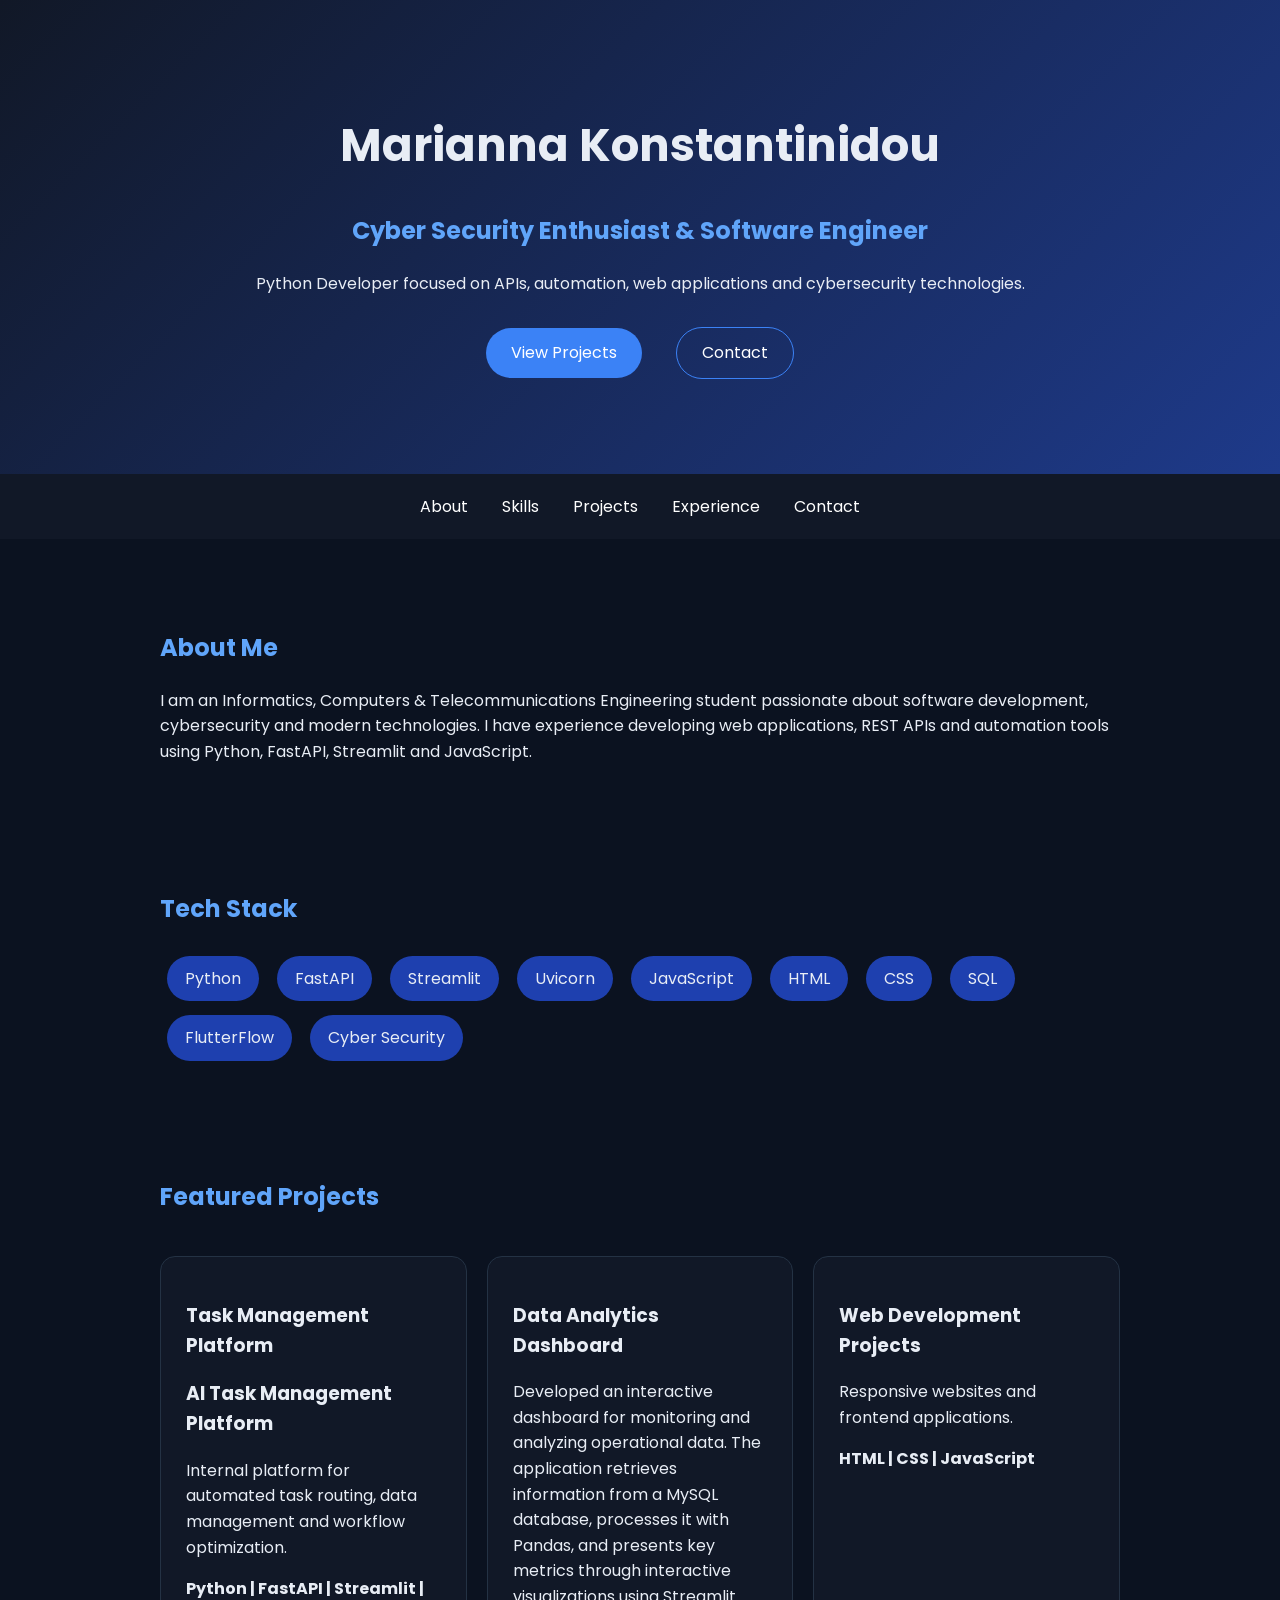
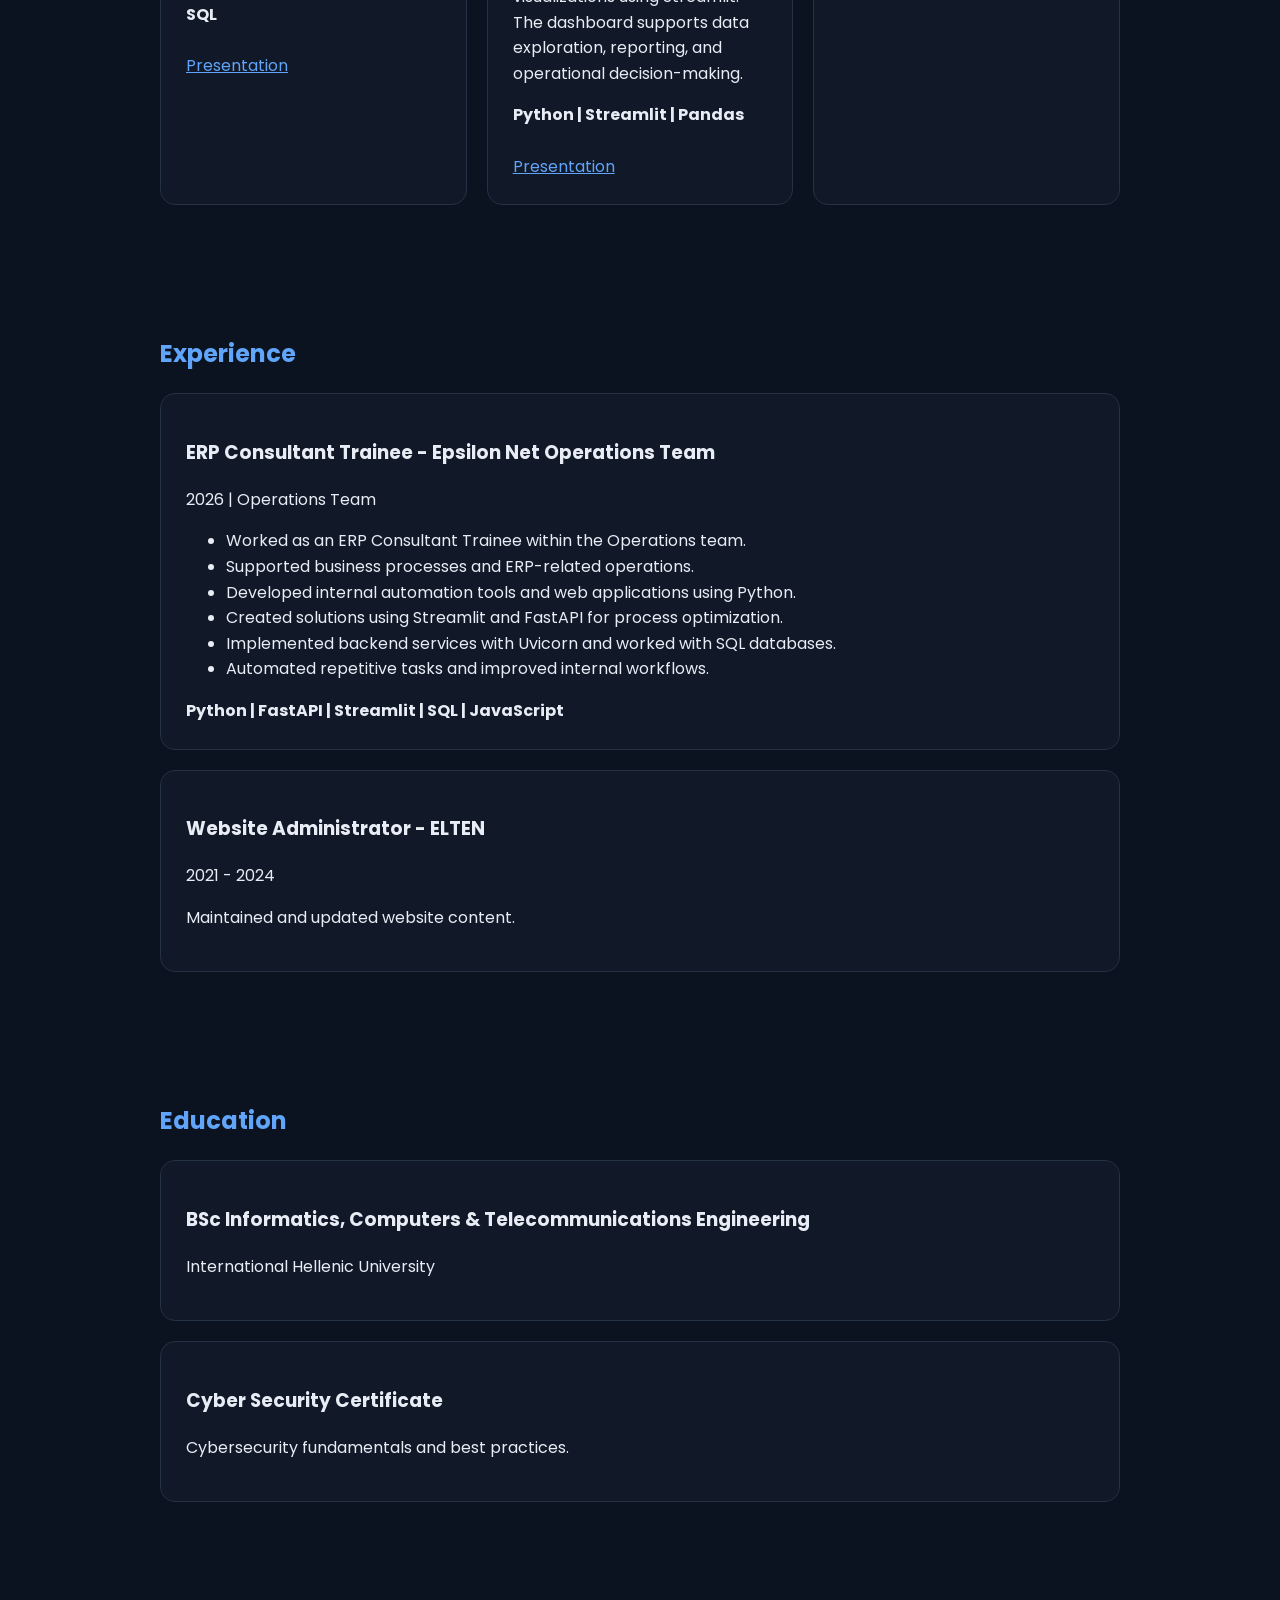
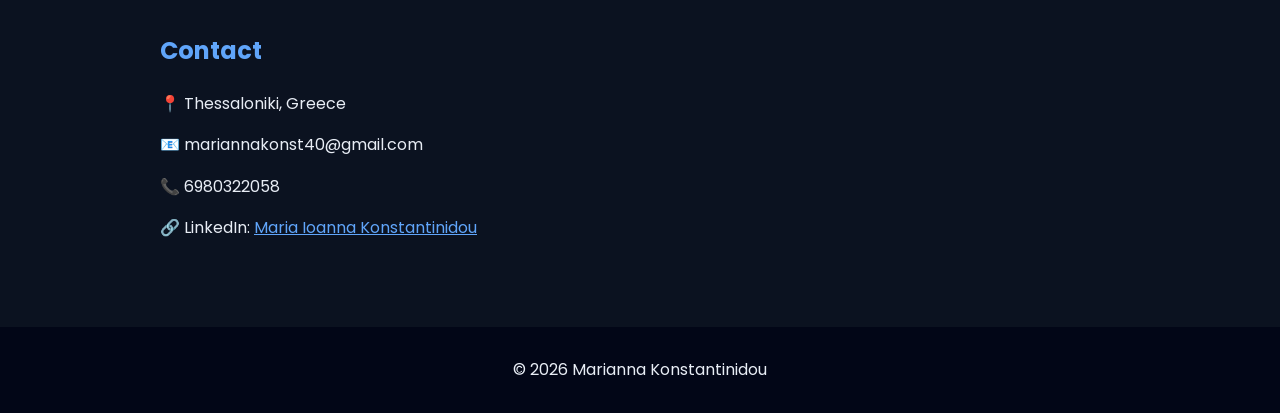
==== index.html @ 2190f67d "Add files via upload" ====
<!DOCTYPE html>
<html lang="en">

<head>

<meta charset="UTF-8">
<meta name="viewport" content="width=device-width, initial-scale=1.0">

<title>Marianna Konstantinidou | Software Engineer</title>

<link rel="stylesheet" href="style.css">

<link href="https://fonts.googleapis.com/css2?family=Poppins:wght@300;500;700&display=swap" rel="stylesheet">

</head>


<body>


<header>

<div class="hero">

<h1>
Marianna Konstantinidou
</h1>

<h2>
Cyber Security Enthusiast & Software Engineer
</h2>


<p>
Python Developer focused on APIs, automation,
web applications and cybersecurity technologies.
</p>


<div>

<a class="btn" href="#projects">
View Projects
</a>


<a class="btn outline" href="#contact">
Contact
</a>

</div>

</div>

</header>



<nav>

<a href="#about">About</a>
<a href="#skills">Skills</a>
<a href="#projects">Projects</a>
<a href="#experience">Experience</a>
<a href="#contact">Contact</a>

</nav>




<section id="about">

<h2>About Me</h2>

<p>

I am an Informatics, Computers & Telecommunications
Engineering student passionate about software development,
cybersecurity and modern technologies.

I have experience developing web applications,
REST APIs and automation tools using Python,
FastAPI, Streamlit and JavaScript.

</p>

</section>





<section id="skills">


<h2>Tech Stack</h2>


<div class="skills">

<span>Python</span>
<span>FastAPI</span>
<span>Streamlit</span>
<span>Uvicorn</span>
<span>JavaScript</span>
<span>HTML</span>
<span>CSS</span>
<span>SQL</span>
<span>FlutterFlow</span>
<span>Cyber Security</span>

</div>


</section>





<section id="projects">


<h2>Featured Projects</h2>



<div class="grid">



<div class="card">
<h3>
    Task Management Platform</h3>

<h3>
AI Task Management Platform
</h3>


<p>
Internal platform for automated task routing,
data management and workflow optimization.
</p>


<strong>
Python | FastAPI | Streamlit | SQL
</strong>


<br><br>

<a href="platform.html">
    Presentation
</a>

</div>





<div class="card">


<h3>
Data Analytics Dashboard
</h3>


<p>
Developed an interactive dashboard for monitoring and analyzing operational data.
The application retrieves information from a MySQL database, processes it with Pandas,
and presents key metrics through interactive visualizations using Streamlit.
The dashboard supports data exploration, reporting, and operational decision-making.
</p>


<strong>
Python | Streamlit | Pandas
</strong>


<br><br>

<a href="anafora.html">
Presentation
</a>


</div>






<div class="card">


<h3>
Web Development Projects
</h3>


<p>
Responsive websites and frontend applications.
</p>


<strong>
HTML | CSS | JavaScript
</strong>


<br><br>


</div>


</div>


</section>







<section id="experience">


<h2>Experience</h2>


<div class="card">

<h3>
ERP Consultant Trainee - Epsilon Net
Operations Team
</h3>

<p>
2026 | Operations Team
</p>


<ul>

<li>
Worked as an ERP Consultant Trainee within the Operations team.
</li>

<li>
Supported business processes and ERP-related operations.
</li>

<li>
Developed internal automation tools and web applications using Python.
</li>

<li>
Created solutions using Streamlit and FastAPI for process optimization.
</li>

<li>
Implemented backend services with Uvicorn and worked with SQL databases.
</li>

<li>
Automated repetitive tasks and improved internal workflows.
</li>

</ul>


<strong>
Python | FastAPI | Streamlit | SQL | JavaScript
</strong>


</div>



<div class="card">

<h3>
Website Administrator - ELTEN
</h3>

<p>
2021 - 2024
</p>


<p>
Maintained and updated website content.
</p>


</div>


</section>






<section id="education">


<h2>Education</h2>


<div class="card">

<h3>
BSc Informatics, Computers &
Telecommunications Engineering
</h3>


<p>
International Hellenic University
</p>


</div>


<div class="card">

<h3>
Cyber Security Certificate
</h3>


<p>
Cybersecurity fundamentals and best practices.
</p>


</div>


</section>






<section id="contact">


<h2>Contact</h2>


<p>
📍 Thessaloniki, Greece
</p>


<p>
📧 mariannakonst40@gmail.com
</p>


<p>
📞 6980322058
</p>


<p>
🔗 LinkedIn:
<a href="https://www.linkedin.com/in/maria-ioanna-konstantinidou-7a6a2b276/" target="_blank">
Maria Ioanna Konstantinidou
</a>
</p>


</section>





<footer>

© 2026 Marianna Konstantinidou

</footer>



</body>

</html>
---- style.css ----
*{

box-sizing:border-box;

}


body{

margin:0;

font-family:'Poppins',sans-serif;

background:#0b1220;

color:#e8edf5;

line-height:1.6;

}



header{

padding:80px 20px;

text-align:center;

background:
linear-gradient(135deg,#111827,#1e3a8a);

}



.hero{

max-width:900px;

margin:auto;

}



h1{

font-size:45px;

}



h2{

color:#60a5fa;

}



.btn{

display:inline-block;

margin:15px;

padding:12px 25px;

background:#3b82f6;

color:white;

text-decoration:none;

border-radius:30px;

}



.outline{

background:transparent;

border:1px solid #3b82f6;

}



nav{

text-align:center;

padding:20px;

background:#111827;

}



nav a{

color:white;

margin:15px;

text-decoration:none;

}



section{

max-width:1000px;

margin:50px auto;

padding:20px;

}





.card{

background:#111827;

padding:25px;

margin:20px 0;

border-radius:15px;

border:1px solid #243244;

transition:.3s;

}



.card:hover{

transform:translateY(-8px);

border-color:#3b82f6;

}



.grid{

display:grid;

grid-template-columns:repeat(auto-fit,minmax(280px,1fr));

gap:20px;

}



.skills span{

display:inline-block;

background:#1e40af;

padding:10px 18px;

margin:7px;

border-radius:25px;

}



a{

color:#60a5fa;

}



footer{

text-align:center;

padding:30px;

background:#020617;

}
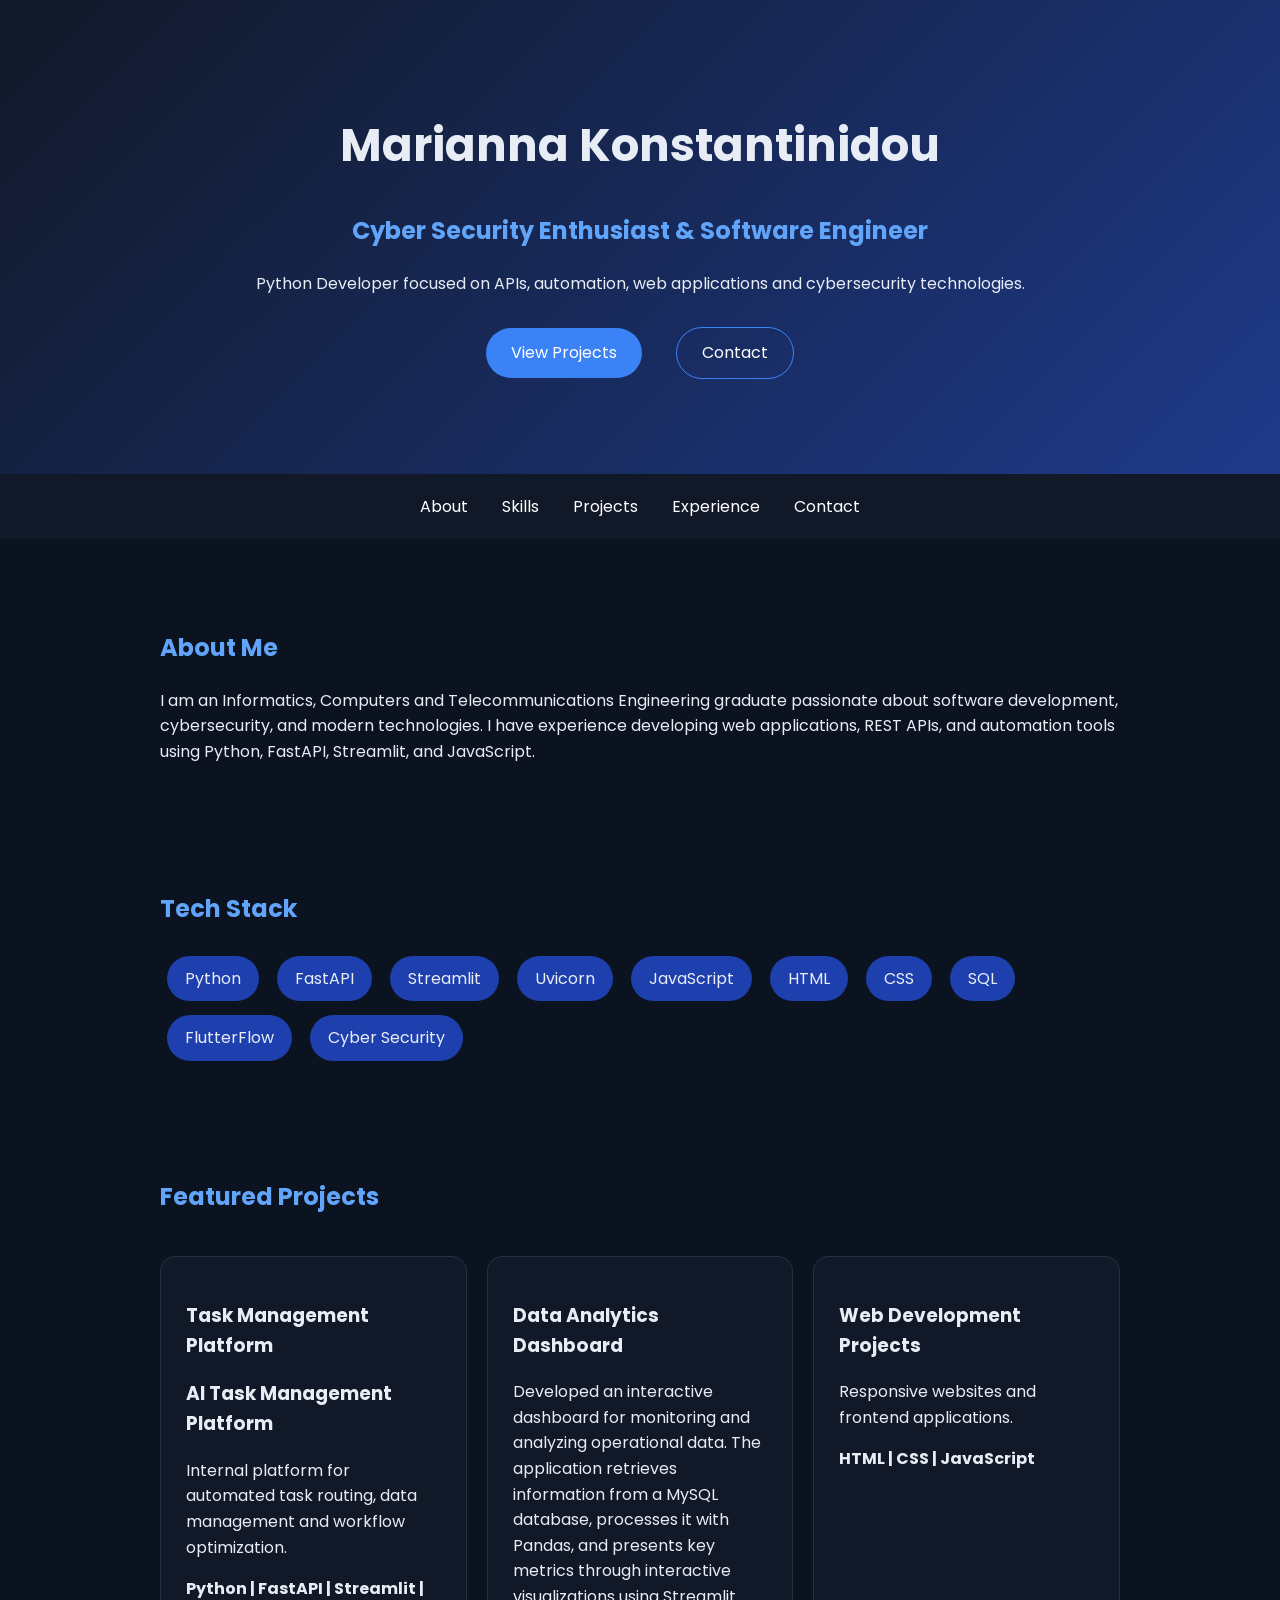
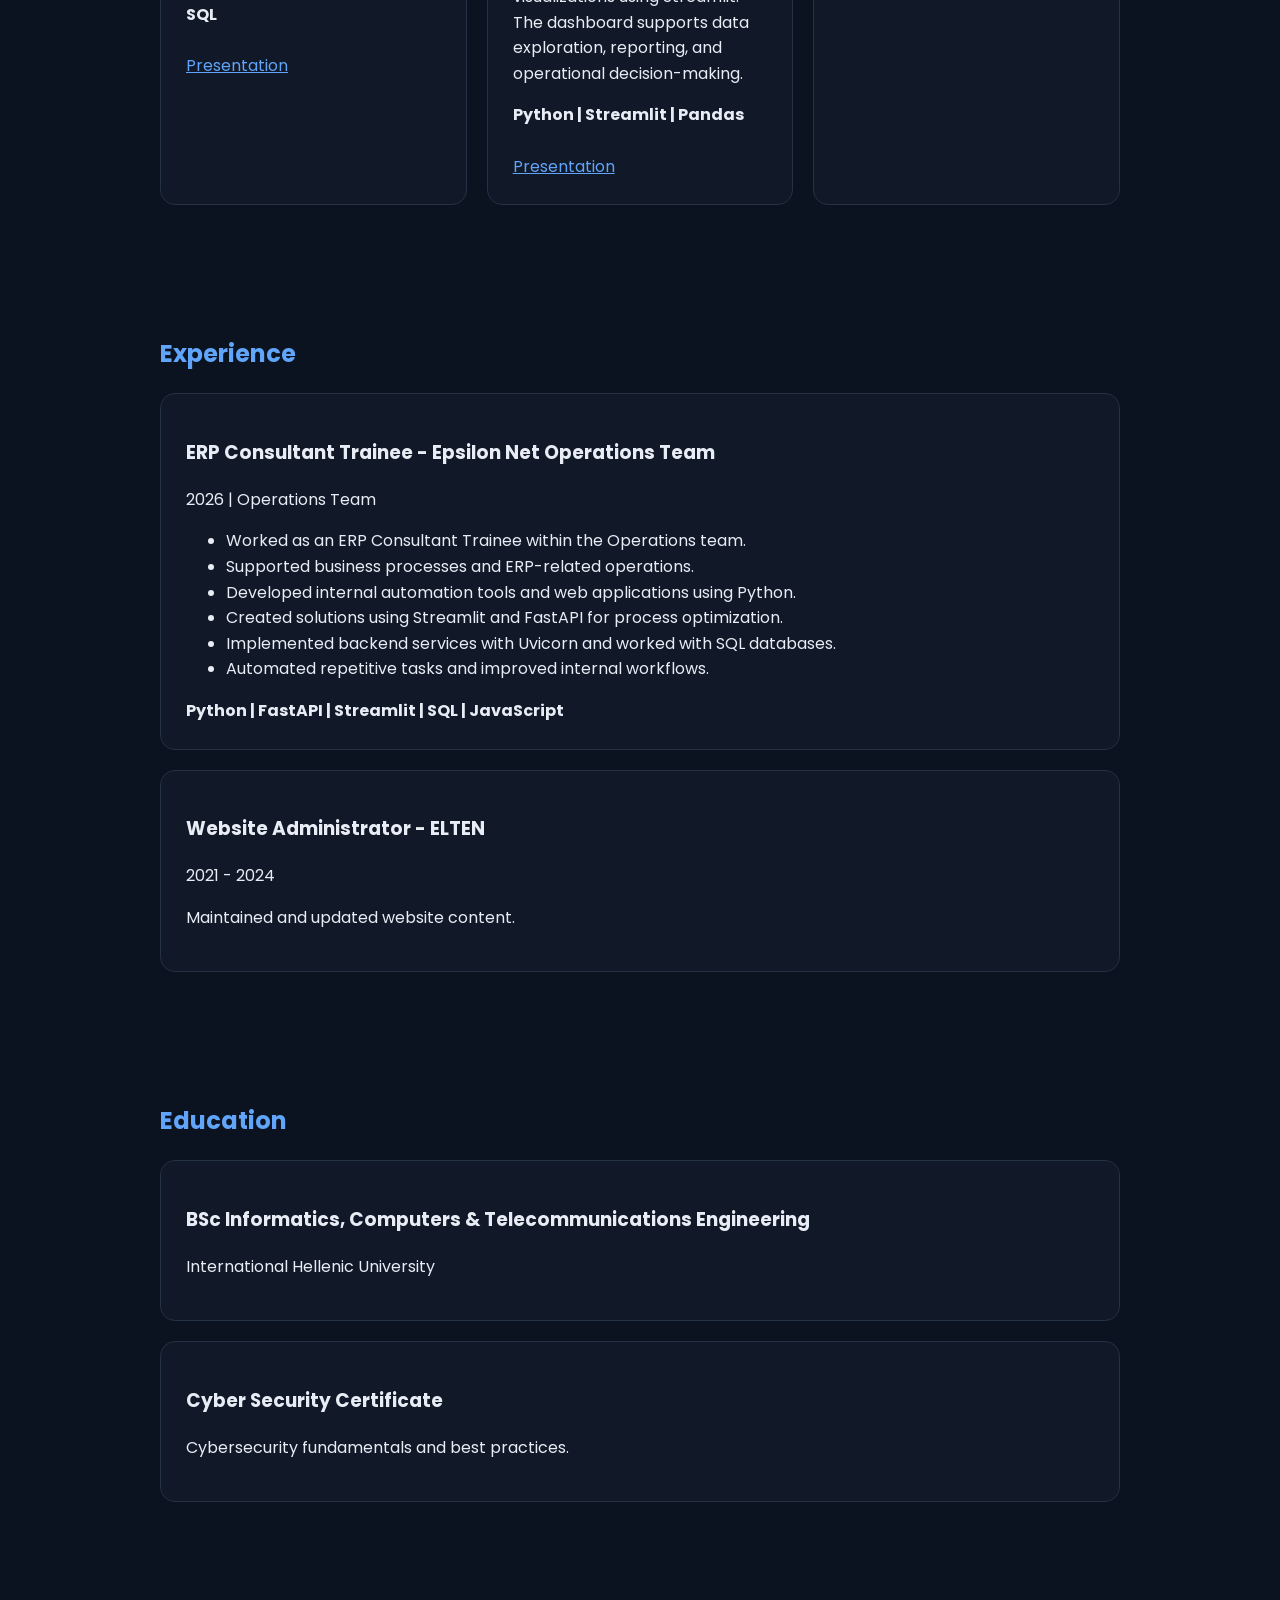
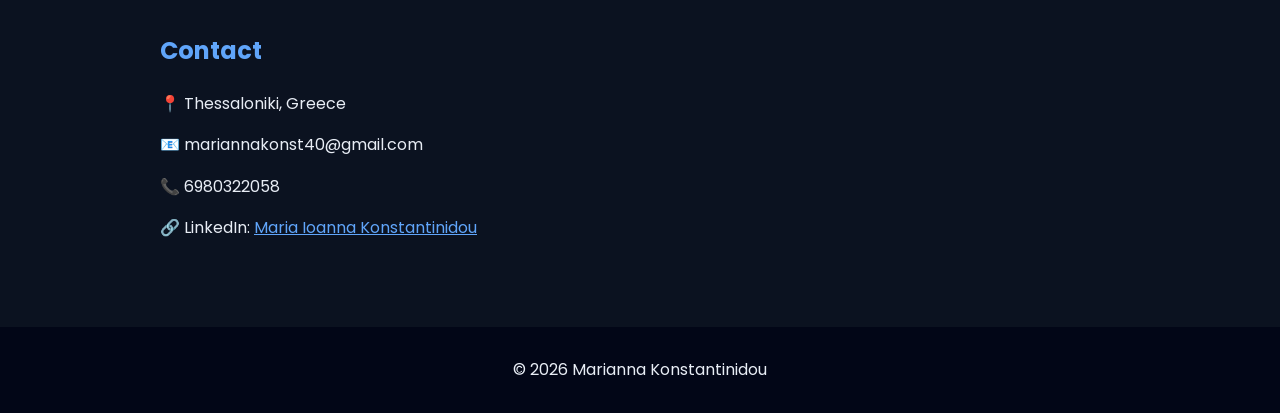
==== commit a7d16929: "Revise index.html structure and content Updated the content and structure of the HTML file, includin" ====
--- a/index.html
+++ b/index.html
@@ -75,13 +75,9 @@
 
 <p>
 
-I am an Informatics, Computers & Telecommunications
-Engineering student passionate about software development,
-cybersecurity and modern technologies.
-
-I have experience developing web applications,
-REST APIs and automation tools using Python,
-FastAPI, Streamlit and JavaScript.
+I am an Informatics, Computers and Telecommunications Engineering graduate passionate about software development, cybersecurity, and modern technologies.
+
+I have experience developing web applications, REST APIs, and automation tools using Python, FastAPI, Streamlit, and JavaScript.
 
 </p>
 
@@ -403,4 +399,4 @@
 
 </body>
 
-</html>+</html>
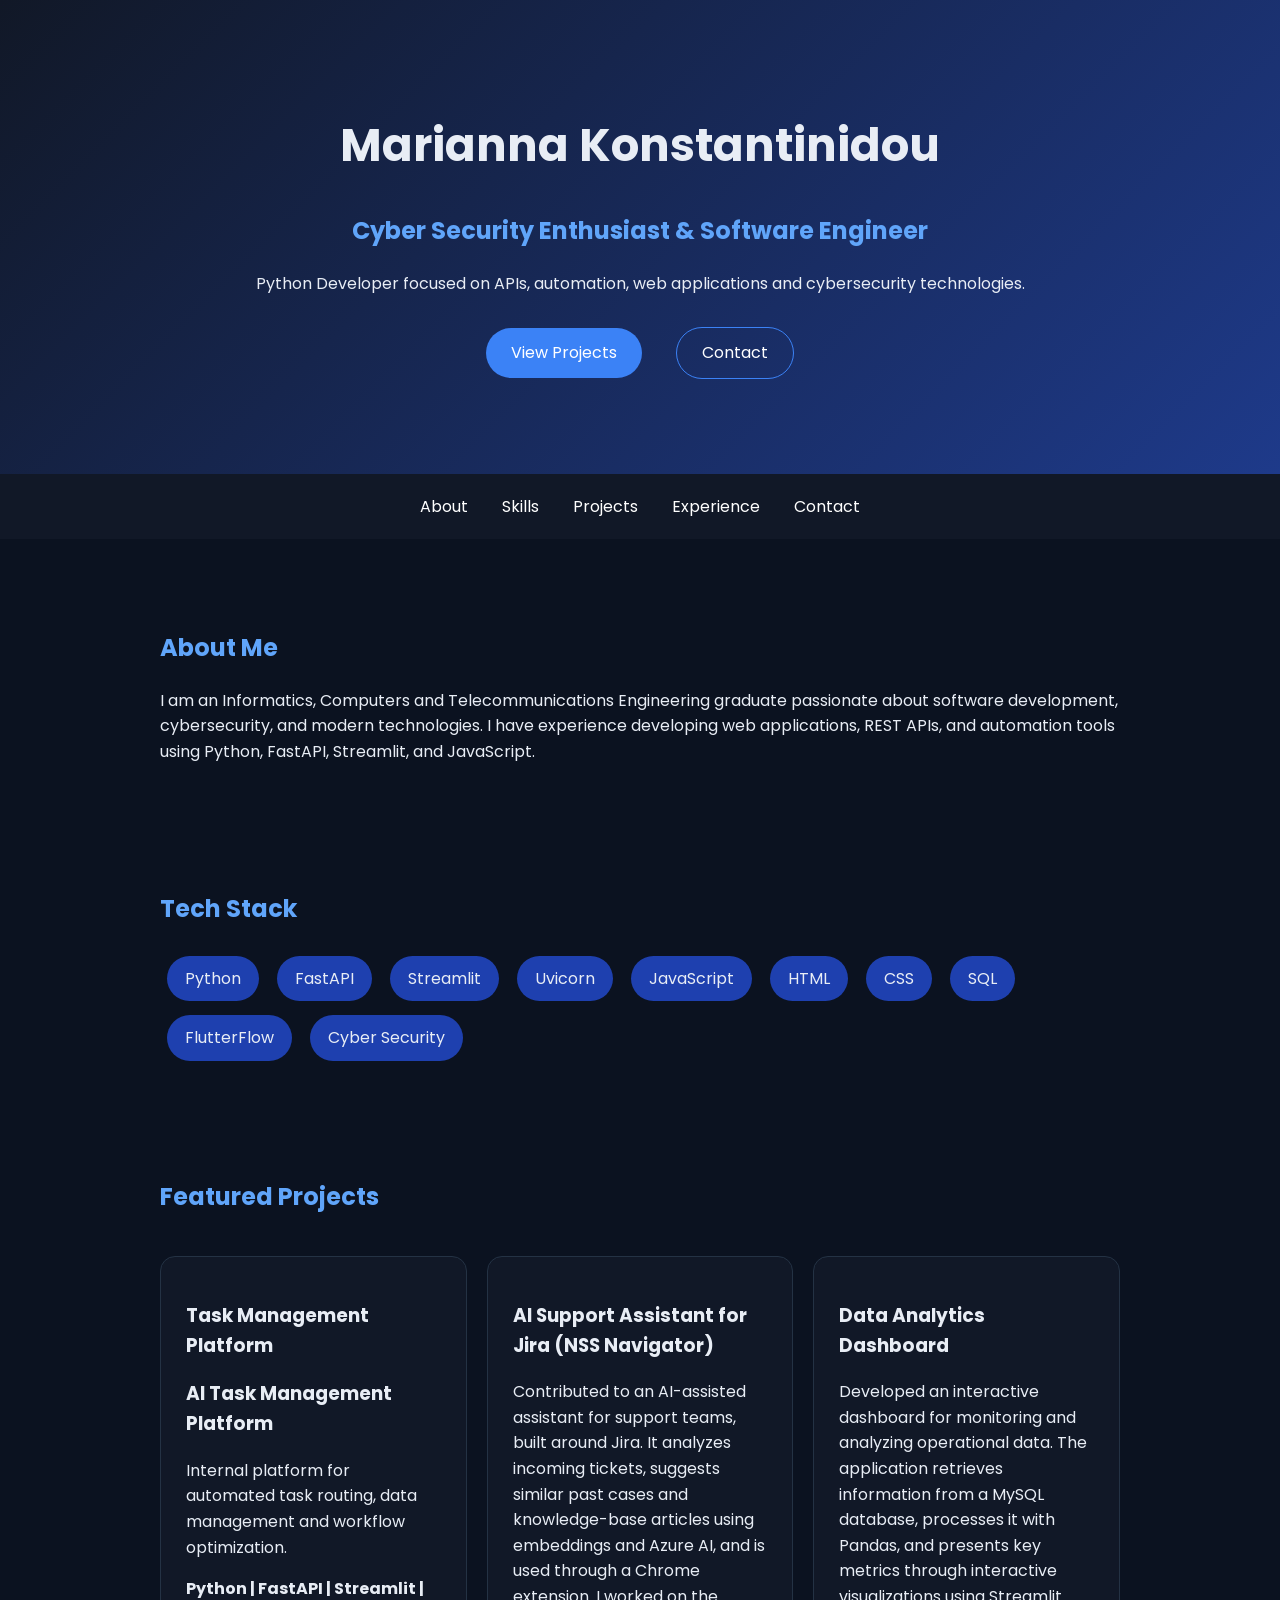
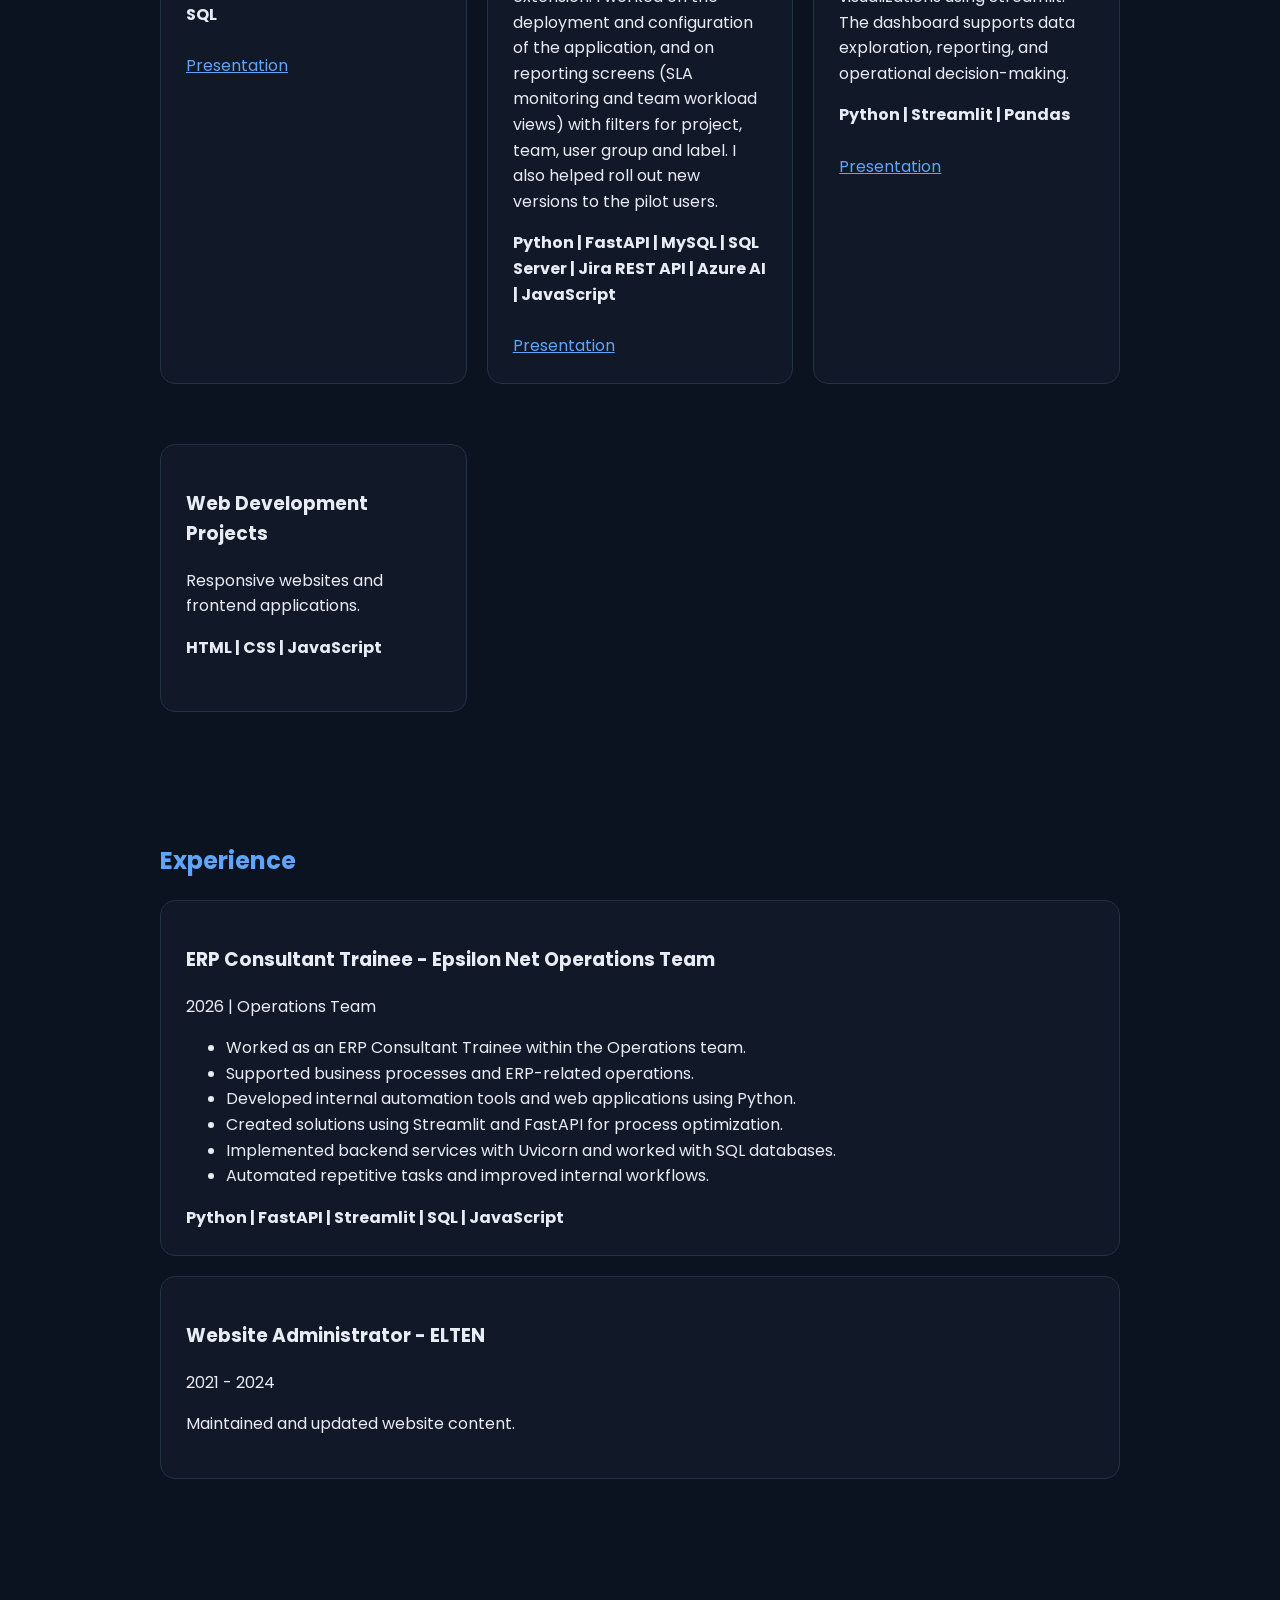
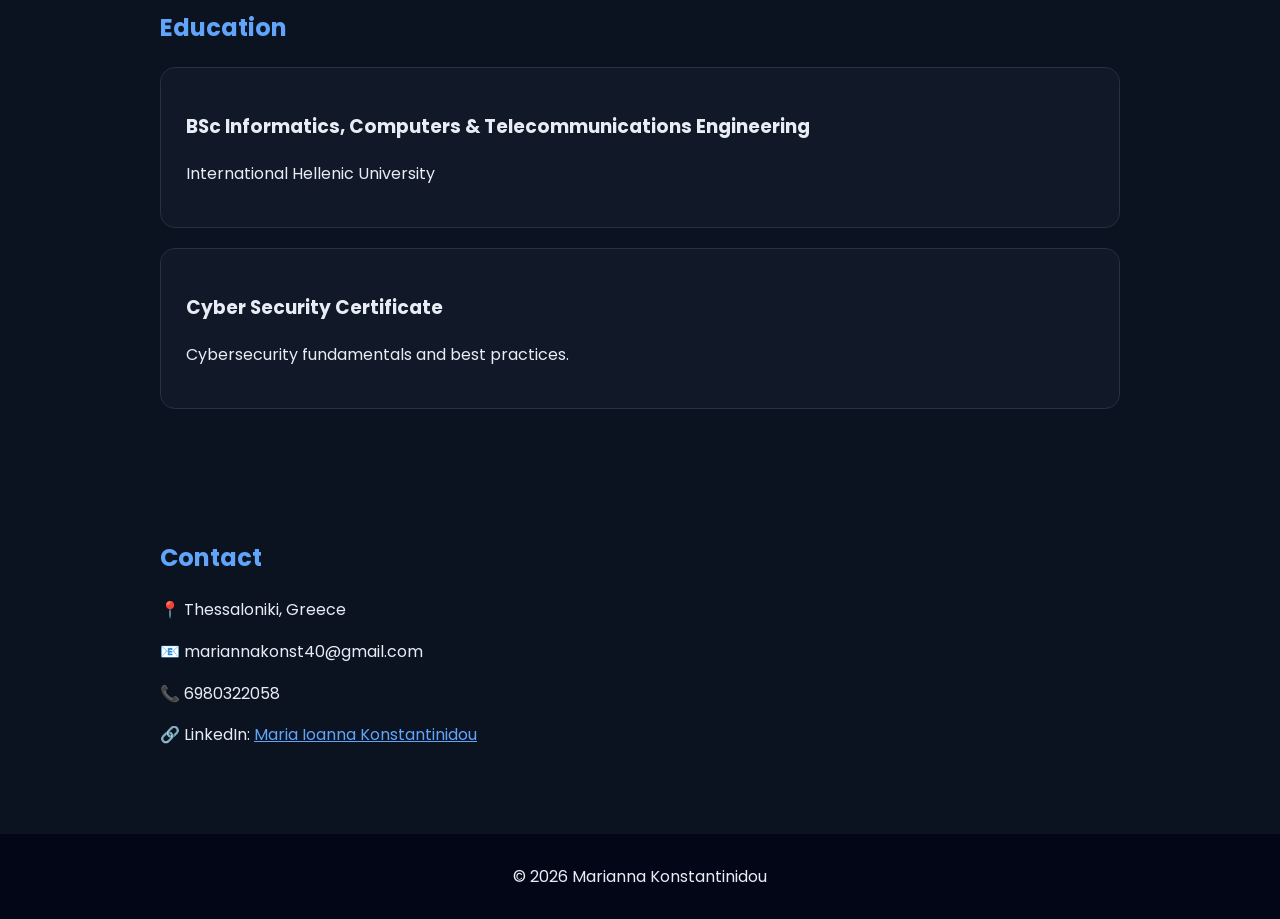
==== commit f7602003: "Add files via upload Add NSS Navigator project" ====
--- a/index.html
+++ b/index.html
@@ -1,402 +1,438 @@
-<!DOCTYPE html>
-<html lang="en">
-
-<head>
-
-<meta charset="UTF-8">
-<meta name="viewport" content="width=device-width, initial-scale=1.0">
-
-<title>Marianna Konstantinidou | Software Engineer</title>
-
-<link rel="stylesheet" href="style.css">
-
-<link href="https://fonts.googleapis.com/css2?family=Poppins:wght@300;500;700&display=swap" rel="stylesheet">
-
-</head>
-
-
-<body>
-
-
-<header>
-
-<div class="hero">
-
-<h1>
-Marianna Konstantinidou
-</h1>
-
-<h2>
-Cyber Security Enthusiast & Software Engineer
-</h2>
-
-
-<p>
-Python Developer focused on APIs, automation,
-web applications and cybersecurity technologies.
-</p>
-
-
-<div>
-
-<a class="btn" href="#projects">
-View Projects
-</a>
-
-
-<a class="btn outline" href="#contact">
-Contact
-</a>
-
-</div>
-
-</div>
-
-</header>
-
-
-
-<nav>
-
-<a href="#about">About</a>
-<a href="#skills">Skills</a>
-<a href="#projects">Projects</a>
-<a href="#experience">Experience</a>
-<a href="#contact">Contact</a>
-
-</nav>
-
-
-
-
-<section id="about">
-
-<h2>About Me</h2>
-
-<p>
-
-I am an Informatics, Computers and Telecommunications Engineering graduate passionate about software development, cybersecurity, and modern technologies.
-
-I have experience developing web applications, REST APIs, and automation tools using Python, FastAPI, Streamlit, and JavaScript.
-
-</p>
-
-</section>
-
-
-
-
-
-<section id="skills">
-
-
-<h2>Tech Stack</h2>
-
-
-<div class="skills">
-
-<span>Python</span>
-<span>FastAPI</span>
-<span>Streamlit</span>
-<span>Uvicorn</span>
-<span>JavaScript</span>
-<span>HTML</span>
-<span>CSS</span>
-<span>SQL</span>
-<span>FlutterFlow</span>
-<span>Cyber Security</span>
-
-</div>
-
-
-</section>
-
-
-
-
-
-<section id="projects">
-
-
-<h2>Featured Projects</h2>
-
-
-
-<div class="grid">
-
-
-
-<div class="card">
-<h3>
-    Task Management Platform</h3>
-
-<h3>
-AI Task Management Platform
-</h3>
-
-
-<p>
-Internal platform for automated task routing,
-data management and workflow optimization.
-</p>
-
-
-<strong>
-Python | FastAPI | Streamlit | SQL
-</strong>
-
-
-<br><br>
-
-<a href="platform.html">
-    Presentation
-</a>
-
-</div>
-
-
-
-
-
-<div class="card">
-
-
-<h3>
-Data Analytics Dashboard
-</h3>
-
-
-<p>
-Developed an interactive dashboard for monitoring and analyzing operational data.
-The application retrieves information from a MySQL database, processes it with Pandas,
-and presents key metrics through interactive visualizations using Streamlit.
-The dashboard supports data exploration, reporting, and operational decision-making.
-</p>
-
-
-<strong>
-Python | Streamlit | Pandas
-</strong>
-
-
-<br><br>
-
-<a href="anafora.html">
-Presentation
-</a>
-
-
-</div>
-
-
-
-
-
-
-<div class="card">
-
-
-<h3>
-Web Development Projects
-</h3>
-
-
-<p>
-Responsive websites and frontend applications.
-</p>
-
-
-<strong>
-HTML | CSS | JavaScript
-</strong>
-
-
-<br><br>
-
-
-</div>
-
-
-</div>
-
-
-</section>
-
-
-
-
-
-
-
-<section id="experience">
-
-
-<h2>Experience</h2>
-
-
-<div class="card">
-
-<h3>
-ERP Consultant Trainee - Epsilon Net
-Operations Team
-</h3>
-
-<p>
-2026 | Operations Team
-</p>
-
-
-<ul>
-
-<li>
-Worked as an ERP Consultant Trainee within the Operations team.
-</li>
-
-<li>
-Supported business processes and ERP-related operations.
-</li>
-
-<li>
-Developed internal automation tools and web applications using Python.
-</li>
-
-<li>
-Created solutions using Streamlit and FastAPI for process optimization.
-</li>
-
-<li>
-Implemented backend services with Uvicorn and worked with SQL databases.
-</li>
-
-<li>
-Automated repetitive tasks and improved internal workflows.
-</li>
-
-</ul>
-
-
-<strong>
-Python | FastAPI | Streamlit | SQL | JavaScript
-</strong>
-
-
-</div>
-
-
-
-<div class="card">
-
-<h3>
-Website Administrator - ELTEN
-</h3>
-
-<p>
-2021 - 2024
-</p>
-
-
-<p>
-Maintained and updated website content.
-</p>
-
-
-</div>
-
-
-</section>
-
-
-
-
-
-
-<section id="education">
-
-
-<h2>Education</h2>
-
-
-<div class="card">
-
-<h3>
-BSc Informatics, Computers &
-Telecommunications Engineering
-</h3>
-
-
-<p>
-International Hellenic University
-</p>
-
-
-</div>
-
-
-<div class="card">
-
-<h3>
-Cyber Security Certificate
-</h3>
-
-
-<p>
-Cybersecurity fundamentals and best practices.
-</p>
-
-
-</div>
-
-
-</section>
-
-
-
-
-
-
-<section id="contact">
-
-
-<h2>Contact</h2>
-
-
-<p>
-📍 Thessaloniki, Greece
-</p>
-
-
-<p>
-📧 mariannakonst40@gmail.com
-</p>
-
-
-<p>
-📞 6980322058
-</p>
-
-
-<p>
-🔗 LinkedIn:
-<a href="https://www.linkedin.com/in/maria-ioanna-konstantinidou-7a6a2b276/" target="_blank">
-Maria Ioanna Konstantinidou
-</a>
-</p>
-
-
-</section>
-
-
-
-
-
-<footer>
-
-© 2026 Marianna Konstantinidou
-
-</footer>
-
-
-
-</body>
-
-</html>
+<!DOCTYPE html>
+<html lang="en">
+
+<head>
+
+<meta charset="UTF-8">
+<meta name="viewport" content="width=device-width, initial-scale=1.0">
+
+<title>Marianna Konstantinidou | Software Engineer</title>
+
+<link rel="stylesheet" href="style.css">
+
+<link href="https://fonts.googleapis.com/css2?family=Poppins:wght@300;500;700&display=swap" rel="stylesheet">
+
+</head>
+
+
+<body>
+
+
+<header>
+
+<div class="hero">
+
+<h1>
+Marianna Konstantinidou
+</h1>
+
+<h2>
+Cyber Security Enthusiast & Software Engineer
+</h2>
+
+
+<p>
+Python Developer focused on APIs, automation,
+web applications and cybersecurity technologies.
+</p>
+
+
+<div>
+
+<a class="btn" href="#projects">
+View Projects
+</a>
+
+
+<a class="btn outline" href="#contact">
+Contact
+</a>
+
+</div>
+
+</div>
+
+</header>
+
+
+
+<nav>
+
+<a href="#about">About</a>
+<a href="#skills">Skills</a>
+<a href="#projects">Projects</a>
+<a href="#experience">Experience</a>
+<a href="#contact">Contact</a>
+
+</nav>
+
+
+
+
+<section id="about">
+
+<h2>About Me</h2>
+
+<p>
+
+I am an Informatics, Computers and Telecommunications Engineering graduate passionate about software development, cybersecurity, and modern technologies.
+
+I have experience developing web applications, REST APIs, and automation tools using Python, FastAPI, Streamlit, and JavaScript.
+
+</p>
+
+</section>
+
+
+
+
+
+<section id="skills">
+
+
+<h2>Tech Stack</h2>
+
+
+<div class="skills">
+
+<span>Python</span>
+<span>FastAPI</span>
+<span>Streamlit</span>
+<span>Uvicorn</span>
+<span>JavaScript</span>
+<span>HTML</span>
+<span>CSS</span>
+<span>SQL</span>
+<span>FlutterFlow</span>
+<span>Cyber Security</span>
+
+</div>
+
+
+</section>
+
+
+
+
+
+<section id="projects">
+
+
+<h2>Featured Projects</h2>
+
+
+
+<div class="grid">
+
+
+
+<div class="card">
+<h3>
+    Task Management Platform</h3>
+
+<h3>
+AI Task Management Platform
+</h3>
+
+
+<p>
+Internal platform for automated task routing,
+data management and workflow optimization.
+</p>
+
+
+<strong>
+Python | FastAPI | Streamlit | SQL
+</strong>
+
+
+<br><br>
+
+<a href="platform.html">
+    Presentation
+</a>
+
+</div>
+
+
+
+
+
+<div class="card">
+
+
+<h3>
+AI Support Assistant for Jira (NSS Navigator)
+</h3>
+
+
+<p>
+Contributed to an AI-assisted assistant for support teams, built around Jira.
+It analyzes incoming tickets, suggests similar past cases and knowledge-base articles
+using embeddings and Azure AI, and is used through a Chrome extension.
+I worked on the deployment and configuration of the application, and on reporting screens
+(SLA monitoring and team workload views) with filters for project, team, user group and label.
+I also helped roll out new versions to the pilot users.
+</p>
+
+
+<strong>
+Python | FastAPI | MySQL | SQL Server | Jira REST API | Azure AI | JavaScript
+</strong>
+
+
+<br><br>
+
+<a href="navigator.html">
+Presentation
+</a>
+
+
+</div>
+
+
+
+
+
+<div class="card">
+
+
+<h3>
+Data Analytics Dashboard
+</h3>
+
+
+<p>
+Developed an interactive dashboard for monitoring and analyzing operational data.
+The application retrieves information from a MySQL database, processes it with Pandas,
+and presents key metrics through interactive visualizations using Streamlit.
+The dashboard supports data exploration, reporting, and operational decision-making.
+</p>
+
+
+<strong>
+Python | Streamlit | Pandas
+</strong>
+
+
+<br><br>
+
+<a href="anafora.html">
+Presentation
+</a>
+
+
+</div>
+
+
+
+
+
+
+<div class="card">
+
+
+<h3>
+Web Development Projects
+</h3>
+
+
+<p>
+Responsive websites and frontend applications.
+</p>
+
+
+<strong>
+HTML | CSS | JavaScript
+</strong>
+
+
+<br><br>
+
+
+</div>
+
+
+</div>
+
+
+</section>
+
+
+
+
+
+
+
+<section id="experience">
+
+
+<h2>Experience</h2>
+
+
+<div class="card">
+
+<h3>
+ERP Consultant Trainee - Epsilon Net
+Operations Team
+</h3>
+
+<p>
+2026 | Operations Team
+</p>
+
+
+<ul>
+
+<li>
+Worked as an ERP Consultant Trainee within the Operations team.
+</li>
+
+<li>
+Supported business processes and ERP-related operations.
+</li>
+
+<li>
+Developed internal automation tools and web applications using Python.
+</li>
+
+<li>
+Created solutions using Streamlit and FastAPI for process optimization.
+</li>
+
+<li>
+Implemented backend services with Uvicorn and worked with SQL databases.
+</li>
+
+<li>
+Automated repetitive tasks and improved internal workflows.
+</li>
+
+</ul>
+
+
+<strong>
+Python | FastAPI | Streamlit | SQL | JavaScript
+</strong>
+
+
+</div>
+
+
+
+<div class="card">
+
+<h3>
+Website Administrator - ELTEN
+</h3>
+
+<p>
+2021 - 2024
+</p>
+
+
+<p>
+Maintained and updated website content.
+</p>
+
+
+</div>
+
+
+</section>
+
+
+
+
+
+
+<section id="education">
+
+
+<h2>Education</h2>
+
+
+<div class="card">
+
+<h3>
+BSc Informatics, Computers &
+Telecommunications Engineering
+</h3>
+
+
+<p>
+International Hellenic University
+</p>
+
+
+</div>
+
+
+<div class="card">
+
+<h3>
+Cyber Security Certificate
+</h3>
+
+
+<p>
+Cybersecurity fundamentals and best practices.
+</p>
+
+
+</div>
+
+
+</section>
+
+
+
+
+
+
+<section id="contact">
+
+
+<h2>Contact</h2>
+
+
+<p>
+📍 Thessaloniki, Greece
+</p>
+
+
+<p>
+📧 mariannakonst40@gmail.com
+</p>
+
+
+<p>
+📞 6980322058
+</p>
+
+
+<p>
+🔗 LinkedIn:
+<a href="https://www.linkedin.com/in/maria-ioanna-konstantinidou-7a6a2b276/" target="_blank">
+Maria Ioanna Konstantinidou
+</a>
+</p>
+
+
+</section>
+
+
+
+
+
+<footer>
+
+© 2026 Marianna Konstantinidou
+
+</footer>
+
+
+
+</body>
+
+</html>
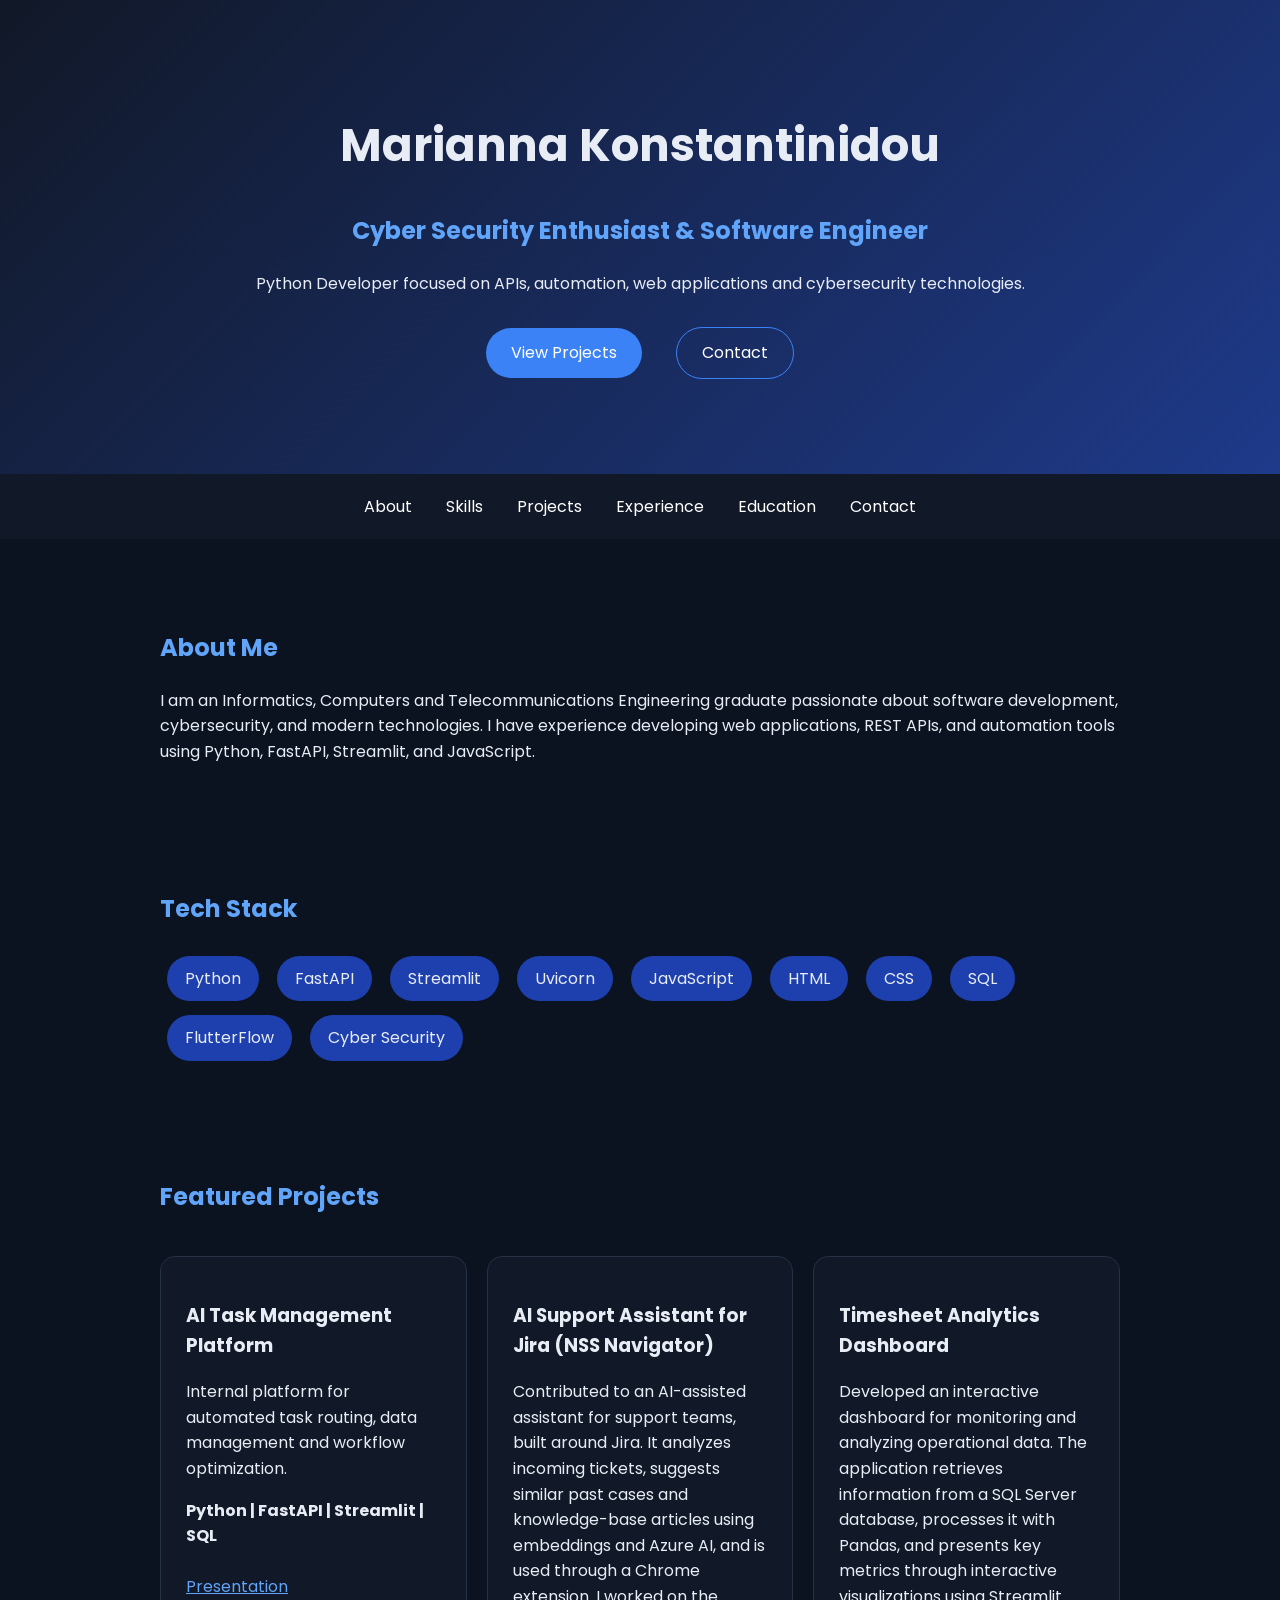
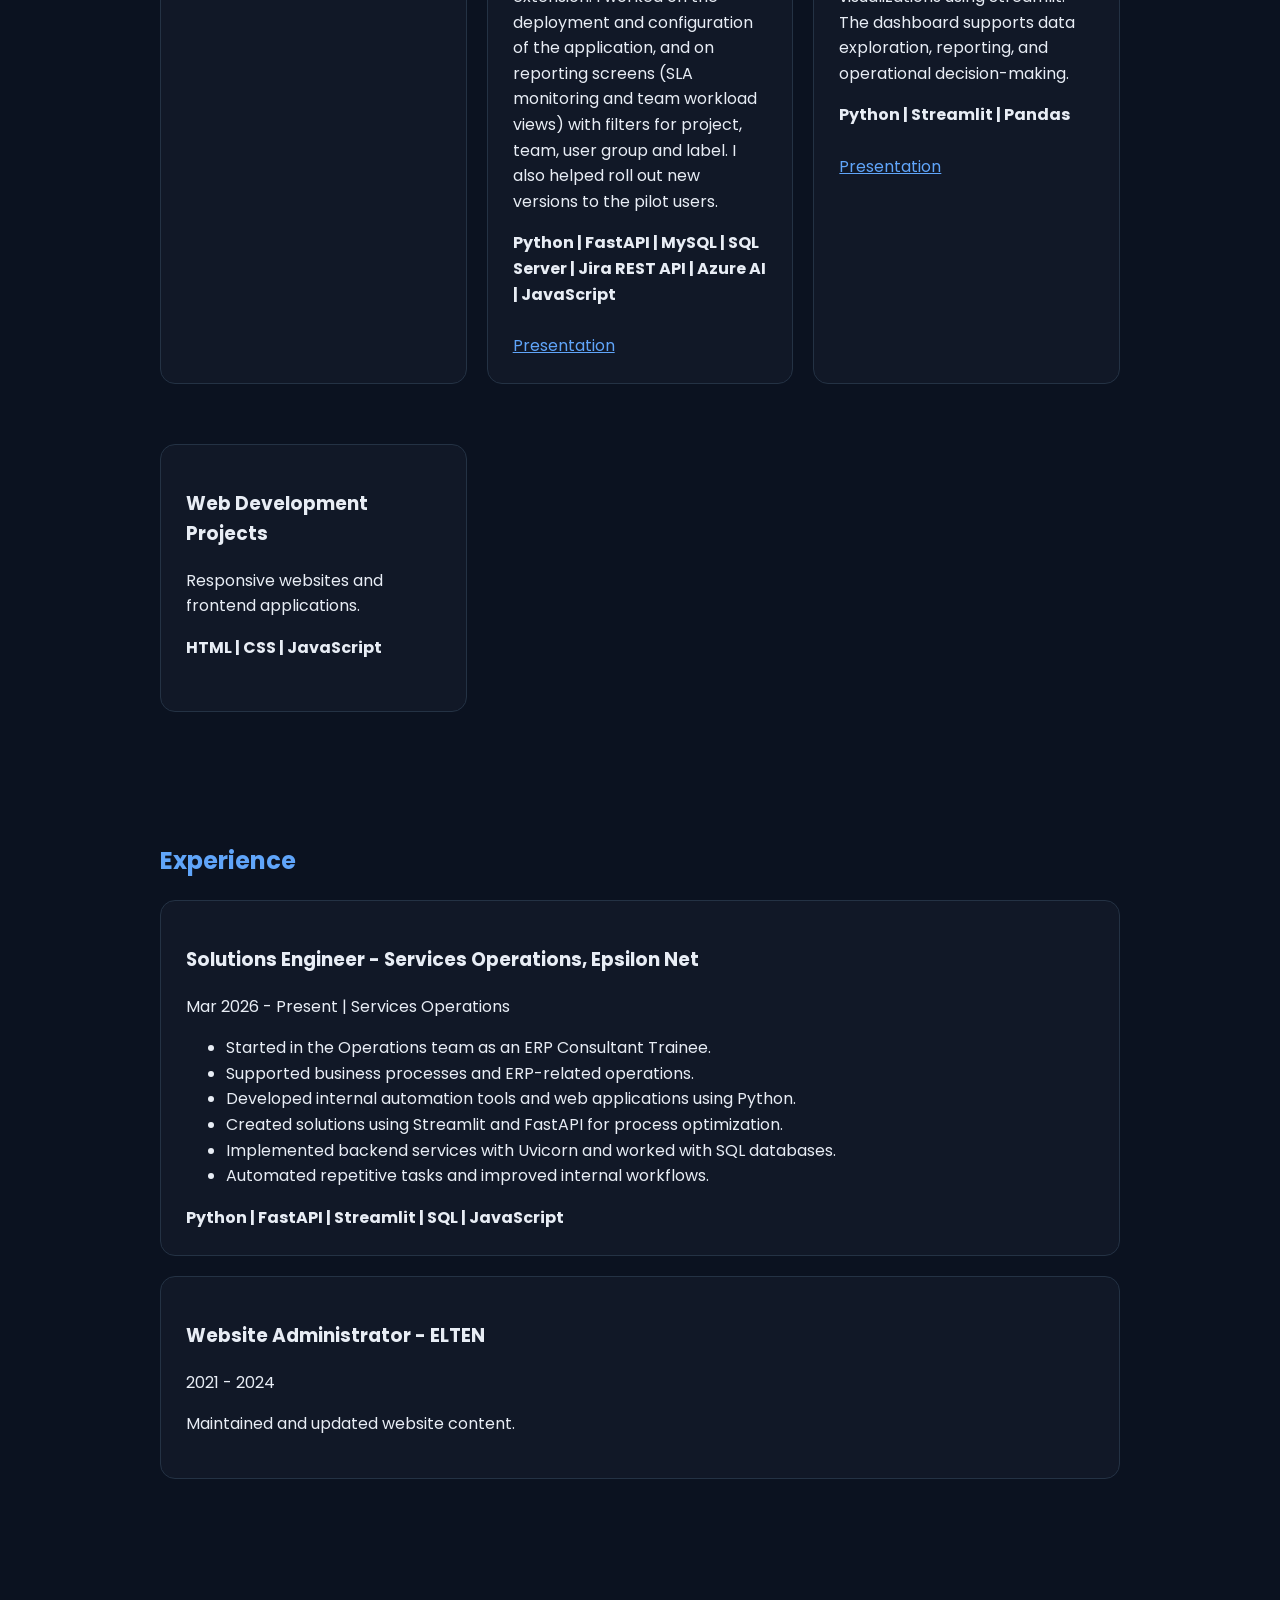
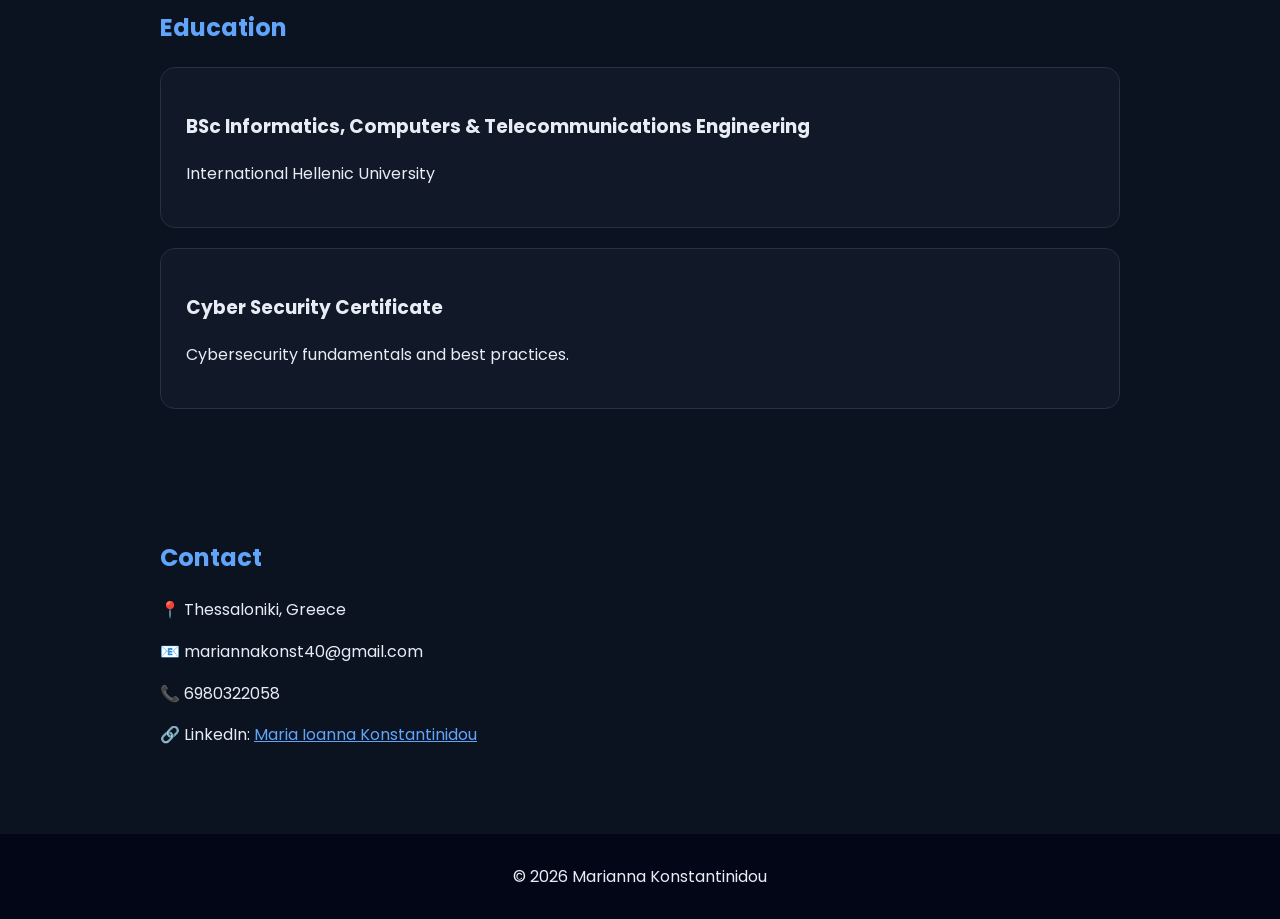
==== commit 00d8f499: "Add files via upload" ====
--- a/index.html
+++ b/index.html
@@ -62,6 +62,7 @@
 <a href="#skills">Skills</a>
 <a href="#projects">Projects</a>
 <a href="#experience">Experience</a>
+<a href="#education">Education</a>
 <a href="#contact">Contact</a>
 
 </nav>
@@ -128,9 +129,6 @@
 
 <div class="card">
 <h3>
-    Task Management Platform</h3>
-
-<h3>
 AI Task Management Platform
 </h3>
 
@@ -198,13 +196,13 @@
 
 
 <h3>
-Data Analytics Dashboard
+Timesheet Analytics Dashboard
 </h3>
 
 
 <p>
 Developed an interactive dashboard for monitoring and analyzing operational data.
-The application retrieves information from a MySQL database, processes it with Pandas,
+The application retrieves information from a SQL Server database, processes it with Pandas,
 and presents key metrics through interactive visualizations using Streamlit.
 The dashboard supports data exploration, reporting, and operational decision-making.
 </p>
@@ -273,19 +271,18 @@
 <div class="card">
 
 <h3>
-ERP Consultant Trainee - Epsilon Net
-Operations Team
-</h3>
-
-<p>
-2026 | Operations Team
+Solutions Engineer - Services Operations, Epsilon Net
+</h3>
+
+<p>
+Mar 2026 - Present | Services Operations
 </p>
 
 
 <ul>
 
 <li>
-Worked as an ERP Consultant Trainee within the Operations team.
+Started in the Operations team as an ERP Consultant Trainee.
 </li>
 
 <li>
